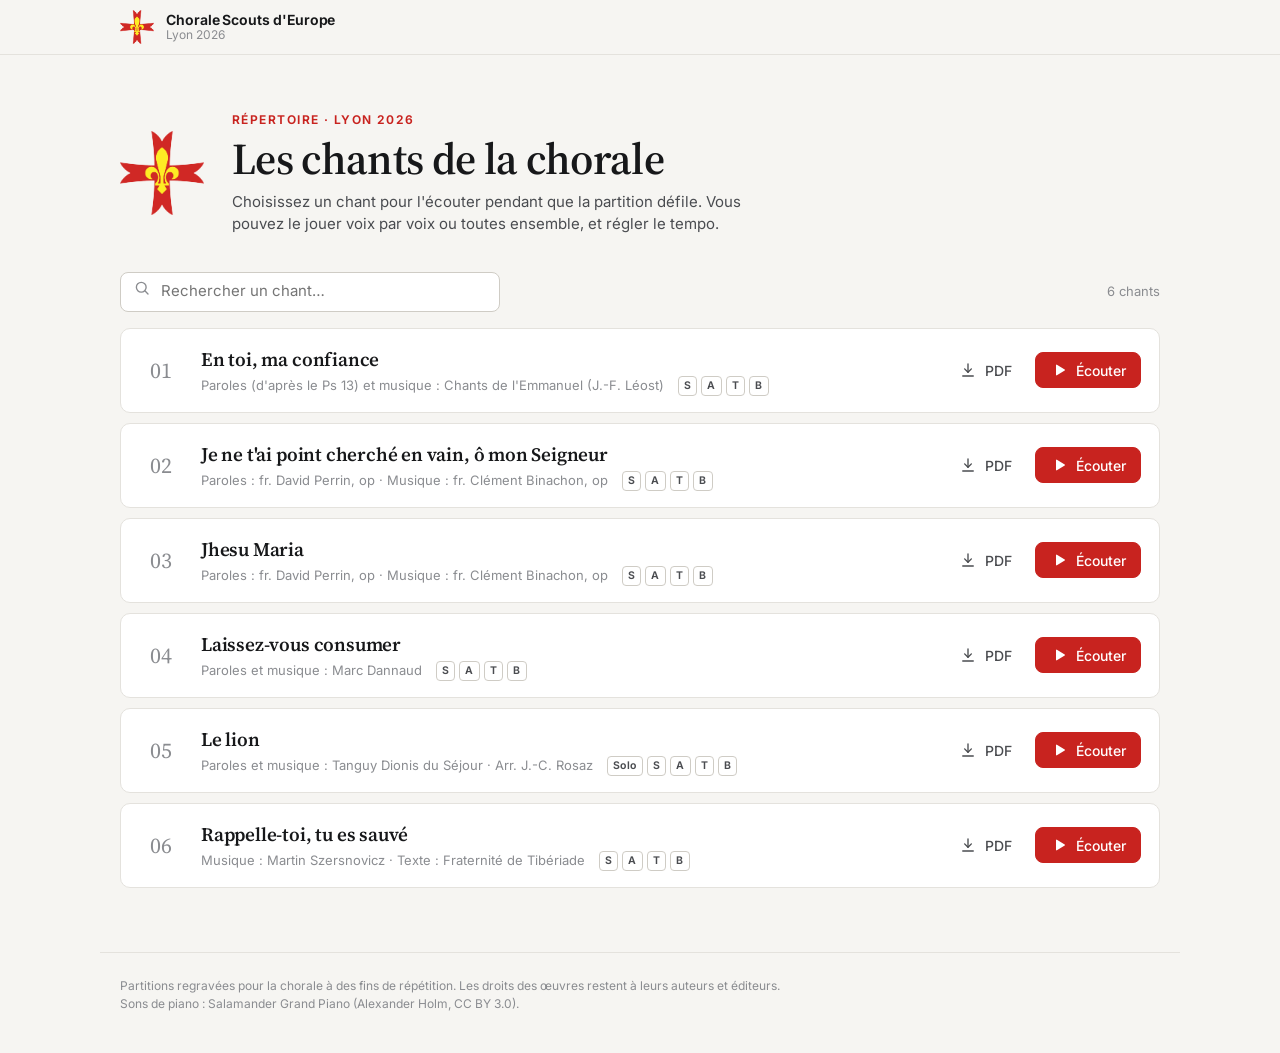
==== index.html @ 011c8eb8 "Retire la mention de catégorie en rouge (page du chant et liste) Co-Authored-By: Claude Opus 5.5 <no" ====
<!doctype html>
<html lang="fr">
<head>
<meta charset="utf-8">
<meta name="viewport" content="width=device-width, initial-scale=1">
<title>Chants — Chorale Scouts d'Europe Lyon 2026</title>
<meta name="description" content="Partitions et lecteur voix par voix de la chorale des Scouts d'Europe, Lyon 2026.">
<link rel="icon" href="assets/favicon.png">
<link rel="preconnect" href="https://fonts.googleapis.com">
<link rel="preconnect" href="https://fonts.gstatic.com" crossorigin>
<link href="https://fonts.googleapis.com/css2?family=Inter:wght@400;500;600;700&family=Source+Serif+4:opsz,wght@8..60,500;8..60,600&display=swap" rel="stylesheet">
<link rel="stylesheet" href="assets/style.css">
</head>
<body>
<header class="topbar">
  <div class="topbar-inner">
    <a class="brand" href="index.html">
      <img src="assets/logo.png" alt="">
      <span class="brand-text"><strong>Chorale Scouts d'Europe</strong><span>Lyon 2026</span></span>
    </a>
  </div>
</header>

<section class="hero">
  <img src="assets/logo.png" alt="Logo des Scouts d'Europe">
  <div>
    <div class="eyebrow">Répertoire · Lyon 2026</div>
    <h1>Les chants de la chorale</h1>
    <p>Choisissez un chant pour l'écouter pendant que la partition défile. Vous pouvez le jouer voix par voix ou toutes ensemble, et régler le tempo.</p>
  </div>
</section>

<div class="toolbar">
  <label class="search" id="searchBox">
    <span id="searchIcon"></span>
    <input id="q" type="search" placeholder="Rechercher un chant…" autocomplete="off">
  </label>
  <span class="count" id="count"></span>
</div>

<main class="list" id="list"></main>

<footer class="footer">
  Partitions regravées pour la chorale à des fins de répétition. Les droits des œuvres restent à leurs auteurs et éditeurs.<br>Sons de piano : Salamander Grand Piano (Alexander Holm, CC BY 3.0).
</footer>

<script src="assets/icons.js"></script>
<script src="chants.js"></script>
<script>
(() => {
  const list = document.getElementById('list');
  const q = document.getElementById('q');
  const count = document.getElementById('count');
  document.getElementById('searchIcon').innerHTML = icon('search');
  const NAMES = { S: 'Soprano', A: 'Alto', T: 'Ténor', B: 'Basse', Solo: 'Solo' };
  const norm = s => s.normalize('NFD').replace(/[̀-ͯ]/g, '').toLowerCase();
  const esc = s => String(s).replace(/[&<>"]/g, c => ({ '&': '&amp;', '<': '&lt;', '>': '&gt;', '"': '&quot;' }[c]));
  const songs = [...window.CHANTS].sort((a, b) => a.title.localeCompare(b.title, 'fr'));

  function render() {
    const term = norm(q.value.trim());
    const shown = songs.filter(s => !term || norm(`${s.title} ${s.category} ${s.authors}`).includes(term));
    count.textContent = `${shown.length} chant${shown.length > 1 ? 's' : ''}`;
    list.innerHTML = shown.length ? shown.map((s, i) => `
      <article class="song">
        <div class="num">${String(songs.indexOf(s) + 1).padStart(2, '0')}</div>
        <div>
          <h2><a class="stretch" href="chant.html?c=${encodeURIComponent(s.id)}">${esc(s.title)}</a></h2>
          <div class="meta">
            <span>${esc(s.authors || '')}</span>
            <span class="badges">${s.voices.map(v => `<span class="badge" title="${NAMES[v] || v}">${v === 'Solo' ? 'Solo' : v}</span>`).join('')}</span>
          </div>
        </div>
        <div class="actions">
          <a class="btn ghost" href="chants/${encodeURIComponent(s.id)}/${encodeURIComponent(s.id)}.pdf" download title="Télécharger la partition (PDF)">${icon('download')}<span>PDF</span></a>
          <a class="btn primary" href="chant.html?c=${encodeURIComponent(s.id)}">${icon('play', 'fill')}<span>Écouter</span></a>
        </div>
      </article>`).join('') : '<p class="empty">Aucun chant ne correspond à votre recherche.</p>';
  }
  q.addEventListener('input', render);
  render();
})();
</script>
</body>
</html>
---- assets/style.css ----
/* Chorale Scouts d'Europe — Lyon 2026 */
:root {
  --bg: #f6f5f2;
  --surface: #ffffff;
  --ink: #17181a;
  --ink-2: #4a4c50;
  --muted: #8a8c90;
  --line: #e4e2dd;
  --line-strong: #cfccc5;
  --red: #c8231f;
  --red-ink: #a51b18;
  --red-soft: #fbeceb;
  --gold: #f2cf1d;
  --shadow: 0 1px 2px rgba(20, 20, 20, .05), 0 6px 24px rgba(20, 20, 20, .06);
  --radius: 10px;
  --sans: "Inter", system-ui, -apple-system, "Segoe UI", Roboto, sans-serif;
  --serif: "Source Serif 4", "Iowan Old Style", Georgia, serif;
}
@media (prefers-color-scheme: dark) {
  :root:not([data-theme="light"]) {
    --bg: #141517;
    --surface: #1d1f22;
    --ink: #eceae6;
    --ink-2: #b9b7b2;
    --muted: #85878b;
    --line: #2c2e32;
    --line-strong: #3b3e43;
    --red: #e04a42;
    --red-ink: #ff7a70;
    --red-soft: #3a1f1e;
    --shadow: 0 1px 2px rgba(0, 0, 0, .3), 0 8px 30px rgba(0, 0, 0, .3);
  }
}

* { box-sizing: border-box; }
html { -webkit-text-size-adjust: 100%; }
body {
  margin: 0;
  background: var(--bg);
  color: var(--ink);
  font: 15px/1.5 var(--sans);
  -webkit-font-smoothing: antialiased;
}
a { color: inherit; text-decoration: none; }
button { font: inherit; color: inherit; }
.icon { width: 18px; height: 18px; flex: none; fill: none; stroke: currentColor; stroke-width: 1.8; stroke-linecap: round; stroke-linejoin: round; }
.icon.fill { fill: currentColor; stroke: none; }

/* ---------- En-tête ---------- */
.topbar {
  position: sticky; top: 0; z-index: 30;
  background: color-mix(in srgb, var(--bg) 88%, transparent);
  backdrop-filter: saturate(1.4) blur(10px);
  -webkit-backdrop-filter: saturate(1.4) blur(10px);
  border-bottom: 1px solid var(--line);
}
.topbar-inner {
  max-width: 1080px; margin: 0 auto; padding: 10px 20px;
  display: flex; align-items: center; gap: 14px;
}
.brand { display: flex; align-items: center; gap: 12px; min-width: 0; }
.brand img { width: 34px; height: 34px; }
.brand-text { line-height: 1.15; min-width: 0; }
.brand-text strong { display: block; font-size: 14px; font-weight: 650; letter-spacing: -.005em; white-space: nowrap; }
.brand-text span { display: block; font-size: 12px; color: var(--muted); white-space: nowrap; }
.topbar .spacer { flex: 1; }

.btn {
  display: inline-flex; align-items: center; gap: 8px;
  height: 36px; padding: 0 14px;
  border: 1px solid var(--line-strong); border-radius: 8px;
  background: var(--surface); color: var(--ink);
  font-size: 14px; font-weight: 500; cursor: pointer; white-space: nowrap;
  transition: border-color .15s, background .15s;
}
.btn:hover { border-color: var(--ink-2); }
.btn.ghost { background: transparent; border-color: transparent; color: var(--ink-2); }
.btn.ghost:hover { background: var(--surface); border-color: var(--line); color: var(--ink); }
.btn.primary { background: var(--red); border-color: var(--red); color: #fff; }
.btn.primary:hover { background: var(--red-ink); border-color: var(--red-ink); }
@media (prefers-color-scheme: dark) { :root:not([data-theme="light"]) .btn.primary:hover { background: #c9382f; } }

/* ---------- Accueil ---------- */
.hero { max-width: 1080px; margin: 0 auto; padding: 56px 20px 28px; display: flex; gap: 28px; align-items: center; }
.hero img { width: 84px; height: 84px; flex: none; }
.eyebrow { font-size: 12px; font-weight: 650; letter-spacing: .12em; text-transform: uppercase; color: var(--red); }
.hero h1 { font-family: var(--serif); font-weight: 600; font-size: clamp(30px, 4.4vw, 44px); line-height: 1.08; letter-spacing: -.015em; margin: 6px 0 8px; }
.hero p { margin: 0; color: var(--ink-2); max-width: 560px; }

.toolbar { max-width: 1080px; margin: 0 auto; padding: 8px 20px 16px; display: flex; gap: 12px; align-items: center; }
.search {
  flex: 1; max-width: 380px; display: flex; align-items: center; gap: 8px;
  height: 40px; padding: 0 12px; border: 1px solid var(--line-strong); border-radius: 8px; background: var(--surface);
  color: var(--muted);
}
.search:focus-within { border-color: var(--ink-2); }
.search input { flex: 1; border: 0; outline: 0; background: transparent; font: inherit; color: var(--ink); min-width: 0; }
.count { color: var(--muted); font-size: 13px; margin-left: auto; }

.list { max-width: 1080px; margin: 0 auto 64px; padding: 0 20px; }
.song {
  display: grid; grid-template-columns: 44px 1fr auto; gap: 18px; align-items: center;
  padding: 16px 18px; background: var(--surface); border: 1px solid var(--line);
  border-radius: var(--radius); margin-bottom: 10px;
  transition: border-color .15s, box-shadow .15s, transform .15s;
}
.song:hover { border-color: var(--line-strong); box-shadow: var(--shadow); }
.song .num { font-family: var(--serif); font-size: 22px; color: var(--muted); text-align: center; font-variant-numeric: tabular-nums; }
.song h2 { margin: 0; font-family: var(--serif); font-size: 19px; font-weight: 600; letter-spacing: -.01em; }
.song .meta { display: flex; flex-wrap: wrap; gap: 6px 14px; margin-top: 3px; font-size: 13px; color: var(--muted); }
.song .meta .cat { color: var(--red); font-weight: 600; text-transform: uppercase; letter-spacing: .08em; font-size: 11px; line-height: 19.5px; }
.song .actions { display: flex; gap: 8px; }
.song .stretch::after { content: ""; position: absolute; inset: 0; }
.song { position: relative; }
.song .actions { position: relative; z-index: 1; }
.badges { display: inline-flex; gap: 4px; }
.badge {
  font-size: 10.5px; font-weight: 650; letter-spacing: .04em;
  border: 1px solid var(--line-strong); color: var(--ink-2); border-radius: 4px; padding: 0 5px; line-height: 17px;
}
.empty { text-align: center; color: var(--muted); padding: 40px 0; }

.footer { max-width: 1080px; margin: 0 auto; padding: 24px 20px 40px; color: var(--muted); font-size: 12px; border-top: 1px solid var(--line); }

/* ---------- Page chant ---------- */
.song-head { max-width: 980px; margin: 0 auto; padding: 32px 20px 10px; }
.song-head h1 { font-family: var(--serif); font-weight: 600; font-size: clamp(26px, 3.6vw, 38px); line-height: 1.1; letter-spacing: -.015em; margin: 6px 0 6px; }
.song-head p { margin: 0; color: var(--ink-2); font-size: 14px; }

.song-head-row { display: flex; align-items: flex-end; gap: 20px; justify-content: space-between; }
.zoom { display: flex; align-items: center; gap: 2px; border: 1px solid var(--line-strong); border-radius: 8px; height: 34px; padding: 0 2px; flex: none; }
.zoom button { width: 30px; height: 28px; border: 0; background: transparent; border-radius: 6px; cursor: pointer; color: var(--ink-2); display: grid; place-items: center; }
.zoom button:hover { background: var(--bg); color: var(--ink); }
.zoom span { min-width: 44px; text-align: center; font-size: 12.5px; color: var(--ink-2); font-variant-numeric: tabular-nums; }
.score { max-width: 980px; margin: 18px auto 0; padding: 0 20px 200px; overflow-x: auto; overscroll-behavior-x: contain; }
.score-inner { width: calc(100% * var(--zoom, 1)); }
.sheet {
  background: #fff; color: #111; border-radius: 6px; box-shadow: var(--shadow);
  margin-bottom: 22px; overflow: hidden; border: 1px solid var(--line);
}
.sheet svg { display: block; width: 100%; height: auto; }
.nh { color: transparent; fill: currentColor; cursor: pointer; }
.nh:hover { color: rgba(200, 35, 31, .35); }
.nh.on { color: var(--red); }
@media (prefers-color-scheme: dark) { :root:not([data-theme="light"]) .nh.on { color: #d42a24; } }
.cursor { fill: rgba(200, 35, 31, .09); pointer-events: none; }
.loading { padding: 80px 0; text-align: center; color: var(--muted); }

/* ---------- Lecteur (dock) ---------- */
.dock {
  position: fixed; left: 0; right: 0; bottom: 0; z-index: 40;
  background: var(--surface); border-top: 1px solid var(--line);
  box-shadow: 0 -8px 30px rgba(0, 0, 0, .06);
}
.progress { position: relative; height: 18px; margin-top: -9px; cursor: pointer; touch-action: none; }
.progress .track { position: absolute; left: 0; right: 0; top: 8px; height: 3px; background: var(--line); }
.progress .fill { position: absolute; left: 0; top: 8px; height: 3px; background: var(--red); width: 0; }
.progress .knob {
  position: absolute; top: 4px; width: 11px; height: 11px; margin-left: -5.5px; border-radius: 50%;
  background: var(--red); box-shadow: 0 0 0 3px var(--surface); left: 0; opacity: 0; transition: opacity .15s;
}
.progress:hover .knob, .progress.drag .knob { opacity: 1; }
.dock-inner {
  max-width: 1080px; margin: 0 auto; padding: 6px 20px 12px;
  display: grid; grid-template-columns: auto 1fr auto; gap: 12px 26px; align-items: center;
}
.transport { display: flex; align-items: center; gap: 6px; }
.icon-btn {
  width: 38px; height: 38px; display: grid; place-items: center; border-radius: 50%;
  border: 0; background: transparent; color: var(--ink-2); cursor: pointer; transition: background .15s, color .15s;
}
.icon-btn:hover { background: var(--bg); color: var(--ink); }
.icon-btn.active { color: var(--red); background: var(--red-soft); }
.play {
  width: 48px; height: 48px; border-radius: 50%; border: 0; cursor: pointer;
  background: var(--red); color: #fff; display: grid; place-items: center;
  box-shadow: 0 2px 8px rgba(200, 35, 31, .3); transition: transform .12s, background .15s;
}
.play:hover { background: var(--red-ink); }
.play:active { transform: scale(.96); }
.play .icon { width: 20px; height: 20px; }
.time { font-variant-numeric: tabular-nums; font-size: 13px; color: var(--ink-2); min-width: 92px; padding-left: 8px; }
.time b { color: var(--ink); font-weight: 600; }

.voices { display: flex; gap: 6px; flex-wrap: wrap; justify-content: center; }
.voice {
  display: inline-flex; align-items: stretch; border: 1px solid var(--line-strong); border-radius: 8px; overflow: hidden;
  background: var(--surface); transition: border-color .15s, opacity .15s;
}
.voice button { border: 0; background: transparent; cursor: pointer; display: flex; align-items: center; }
.voice .v-name { padding: 0 10px 0 11px; height: 34px; font-size: 13.5px; font-weight: 550; gap: 7px; }
.voice .v-name .led { width: 7px; height: 7px; border-radius: 50%; background: var(--red); transition: background .15s; }
.voice .v-solo { padding: 0 9px; height: 34px; border-left: 1px solid var(--line); color: var(--muted); }
.voice .v-solo .icon { width: 15px; height: 15px; }
.voice .v-solo:hover { color: var(--ink); background: var(--bg); }
.voice .v-name .short { display: none; }
.voices.compact .v-name .full { display: none; }
.voices.compact .v-name .short { display: inline; }
.voices.compact { gap: 4px; flex-wrap: nowrap; }
.voices.compact .v-name { padding: 0 7px 0 8px; gap: 5px; }
.voices.compact .v-solo { padding: 0 6px; }
.dock-inner:has(.voices.compact) { column-gap: 16px; }
.voice.muted { opacity: .55; }
.voice.muted .v-name { text-decoration: line-through; text-decoration-color: var(--muted); }
.voice.muted .v-name .led { background: var(--line-strong); }
.voice.solo { border-color: var(--red); }
.voice.solo .v-solo { color: #fff; background: var(--red); border-left-color: var(--red); }

.settings { display: flex; align-items: center; gap: 14px; }
.tempo { display: flex; align-items: center; gap: 2px; border: 1px solid var(--line-strong); border-radius: 8px; height: 36px; padding: 0 2px; }
.tempo button { width: 28px; height: 30px; border: 0; background: transparent; border-radius: 6px; cursor: pointer; color: var(--ink-2); display: grid; place-items: center; }
.tempo button:hover { background: var(--bg); color: var(--ink); }
.tempo .val { min-width: 74px; text-align: center; font-size: 13px; font-variant-numeric: tabular-nums; cursor: pointer; user-select: none; }
.tempo .val small { color: var(--muted); font-size: 11px; display: block; line-height: 1; margin-top: 1px; }
.tempo .val span { display: block; line-height: 1.1; font-weight: 600; }
.select {
  height: 36px; border: 1px solid var(--line-strong); border-radius: 8px; background: var(--surface);
  font: inherit; font-size: 13.5px; color: var(--ink); padding: 0 28px 0 10px; cursor: pointer;
  appearance: none; -webkit-appearance: none;
  background-image: url("data:image/svg+xml,%3Csvg xmlns='http://www.w3.org/2000/svg' width='10' height='6' fill='none' stroke='%238a8c90' stroke-width='1.6'%3E%3Cpath d='M1 1l4 4 4-4'/%3E%3C/svg%3E");
  background-repeat: no-repeat; background-position: right 10px center;
}
.status { position: fixed; left: 50%; bottom: 96px; transform: translateX(-50%); z-index: 50;
  background: var(--ink); color: var(--bg); font-size: 13px; padding: 8px 14px; border-radius: 8px;
  opacity: 0; pointer-events: none; transition: opacity .2s; }
.status.show { opacity: .92; }

@media (max-width: 900px) {
  .dock-inner { grid-template-columns: auto 1fr; }
  .voices { grid-column: 1 / -1; order: 3; justify-content: flex-start; }
  .settings { justify-self: end; }
}
@media (max-width: 600px) {
  .topbar-inner { padding: 8px 12px; gap: 8px; }
  .brand-text span { display: none; }
  .topbar .brand-text { display: none; }
  .topbar .btn .lbl { display: none; }
  .topbar .btn { padding: 0 10px; }
  .song-head { padding-top: 22px; }
  .voices { display: grid; grid-template-columns: repeat(var(--nv, 4), minmax(0, 1fr)); gap: 5px; }
  .voice .v-name { flex: 1; justify-content: center; padding: 0 4px; gap: 5px; min-width: 0; }
  .voice .v-name .full { display: none; }
  .voice .v-name .short { display: inline; }
  .voice .v-solo { padding: 0 6px; }
  .voice .v-name .led { display: none; }
  .hero { padding: 36px 16px 20px; gap: 18px; }
  .hero img { width: 60px; height: 60px; }
  .toolbar, .list, .song-head, .score { padding-left: 16px; padding-right: 16px; }
  .song { grid-template-columns: 1fr; gap: 10px; padding: 14px; }
  .song .num { display: none; }
  .dock-inner { padding: 4px 12px 10px; gap: 8px 12px; grid-template-columns: 1fr; }
  .transport { justify-content: space-between; }
  .settings { justify-self: stretch; justify-content: space-between; }
  .voice .v-name { padding: 0 8px; font-size: 13px; }
  .voices { justify-content: space-between; }
  .time { min-width: 0; }
  .score { padding-bottom: 260px; }
  .sheet { border-radius: 4px; }
}
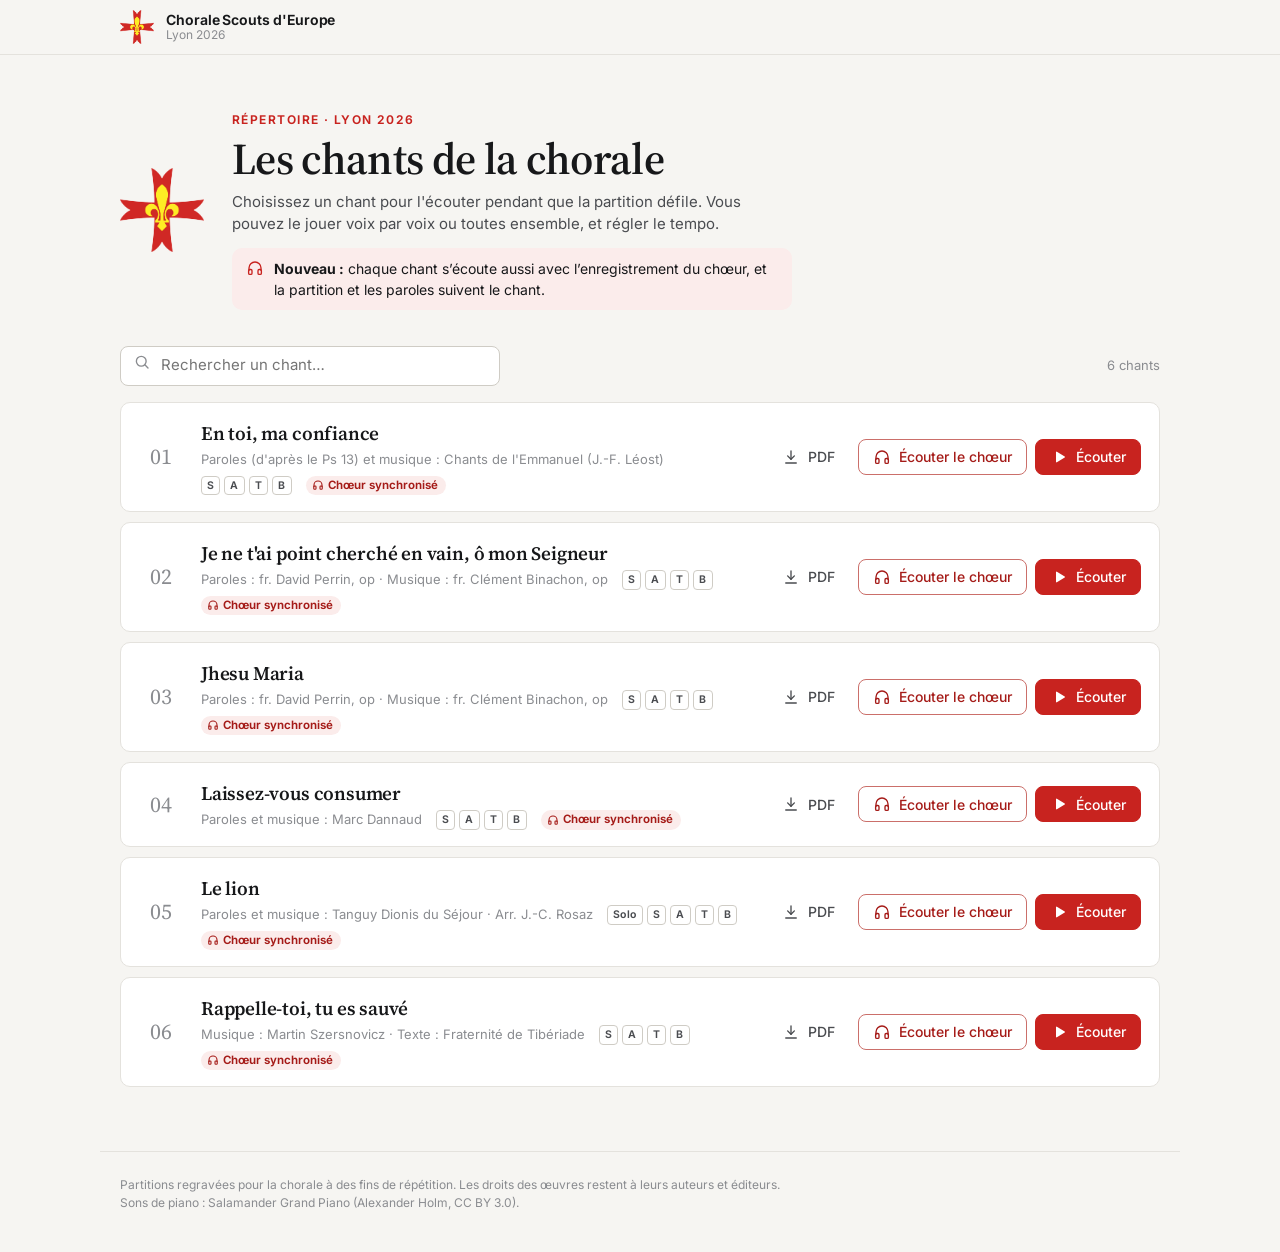
==== commit 849ae908: "Enregistrements du chœur synchronisés, couplets et paroles surlignées - Les 6 chants s'écoutent avec" ====
--- a/index.html
+++ b/index.html
@@ -9,7 +9,7 @@
 <link rel="preconnect" href="https://fonts.googleapis.com">
 <link rel="preconnect" href="https://fonts.gstatic.com" crossorigin>
 <link href="https://fonts.googleapis.com/css2?family=Inter:wght@400;500;600;700&family=Source+Serif+4:opsz,wght@8..60,500;8..60,600&display=swap" rel="stylesheet">
-<link rel="stylesheet" href="assets/style.css">
+<link rel="stylesheet" href="assets/style.css?v=10">
 </head>
 <body>
 <header class="topbar">
@@ -27,6 +27,7 @@
     <div class="eyebrow">Répertoire · Lyon 2026</div>
     <h1>Les chants de la chorale</h1>
     <p>Choisissez un chant pour l'écouter pendant que la partition défile. Vous pouvez le jouer voix par voix ou toutes ensemble, et régler le tempo.</p>
+    <p class="hero-choir" id="heroChoir" hidden><span id="heroChoirIcon"></span><span><b>Nouveau :</b> certains chants s'écoutent avec l'enregistrement du chœur, et la partition et les paroles suivent le chant.</span></p>
   </div>
 </section>
 
@@ -44,8 +45,8 @@
   Partitions regravées pour la chorale à des fins de répétition. Les droits des œuvres restent à leurs auteurs et éditeurs.<br>Sons de piano : Salamander Grand Piano (Alexander Holm, CC BY 3.0).
 </footer>
 
-<script src="assets/icons.js"></script>
-<script src="chants.js"></script>
+<script src="assets/icons.js?v=5"></script>
+<script>/* liste des chants toujours à jour (elle change à chaque publication) */document.write('<script src="chants.js?' + Date.now() + '"><\/script>')</script>
 <script>
 (() => {
   const list = document.getElementById('list');
@@ -69,13 +70,20 @@
           <div class="meta">
             <span>${esc(s.authors || '')}</span>
             <span class="badges">${s.voices.map(v => `<span class="badge" title="${NAMES[v] || v}">${v === 'Solo' ? 'Solo' : v}</span>`).join('')}</span>
+            ${s.video ? `<span class="choir-tag">${icon('headphones')}Chœur synchronisé</span>` : ''}
           </div>
         </div>
         <div class="actions">
           <a class="btn ghost" href="chants/${encodeURIComponent(s.id)}/${encodeURIComponent(s.id)}.pdf" download title="Télécharger la partition (PDF)">${icon('download')}<span>PDF</span></a>
+          ${s.video ? `<a class="btn choir" href="chant.html?c=${encodeURIComponent(s.id)}&mode=video" title="Écouter l’enregistrement du chœur, la partition suit">${icon('headphones')}<span class="l-long">Écouter le chœur</span><span class="l-short">Chœur</span></a>` : ''}
           <a class="btn primary" href="chant.html?c=${encodeURIComponent(s.id)}">${icon('play', 'fill')}<span>Écouter</span></a>
         </div>
       </article>`).join('') : '<p class="empty">Aucun chant ne correspond à votre recherche.</p>';
+  }
+  if (songs.some(s => s.video)) {
+    document.getElementById('heroChoir').hidden = false;
+    if (songs.every(s => s.video)) document.querySelector('#heroChoir span:last-child').innerHTML = '<b>Nouveau :</b> chaque chant s’écoute aussi avec l’enregistrement du chœur, et la partition et les paroles suivent le chant.';
+    document.getElementById('heroChoirIcon').innerHTML = icon('headphones');
   }
   q.addEventListener('input', render);
   render();
--- a/assets/style.css
+++ b/assets/style.css
@@ -161,7 +161,7 @@
 }
 .progress:hover .knob, .progress.drag .knob { opacity: 1; }
 .dock-inner {
-  max-width: 1080px; margin: 0 auto; padding: 6px 20px 12px;
+  max-width: 1320px; margin: 0 auto; padding: 6px 20px 12px;
   display: grid; grid-template-columns: auto 1fr auto; gap: 12px 26px; align-items: center;
 }
 .transport { display: flex; align-items: center; gap: 6px; }
@@ -225,7 +225,7 @@
   opacity: 0; pointer-events: none; transition: opacity .2s; }
 .status.show { opacity: .92; }
 
-@media (max-width: 900px) {
+@media (max-width: 1240px) {
   .dock-inner { grid-template-columns: auto 1fr; }
   .voices { grid-column: 1 / -1; order: 3; justify-content: flex-start; }
   .settings { justify-self: end; }
@@ -257,3 +257,132 @@
   .score { padding-bottom: 260px; }
   .sheet { border-radius: 4px; }
 }
+
+/* ---------- Vidéo synchronisée ---------- */
+/* Lecteur YouTube invisible : seul le son du chœur est utilisé */
+.video-float {
+  position: fixed; left: 0; bottom: 0; width: 2px; height: 2px; z-index: -1;
+  opacity: 0; pointer-events: none; overflow: hidden;
+}
+.video-float[hidden] { display: none; }
+.video-float iframe, .video-float #yt { position: absolute; inset: 0; width: 100%; height: 100%; border: 0; }
+.video-float .shield { position: absolute; inset: 0; cursor: pointer; }
+body.video-mode .tempo, body.video-mode #metro { display: none; }
+.badge.video { border-color: var(--red); color: var(--red); }
+.head-actions { display: flex; align-items: center; gap: 10px; flex: none; }
+.video-btn.active { background: var(--red); border-color: var(--red); color: #fff; }
+@media (max-width: 600px) {
+  .song-head-row { flex-wrap: wrap; align-items: flex-start; }
+}
+
+/* ---------- Paroles surlignées ---------- */
+.ly { color: transparent; fill: currentColor; cursor: pointer; }
+.ly:hover { color: rgba(200, 35, 31, .3); }
+.ly.on { color: var(--red); }
+@media (prefers-color-scheme: dark) { :root:not([data-theme="light"]) .ly.on { color: #d42a24; } }
+.verse-tag { display: inline-block; font-size: 11px; font-weight: 600; color: var(--c); border: 1px solid color-mix(in srgb, var(--c) 45%, transparent); border-radius: 4px; padding: 0 5px; line-height: 16px; margin-left: 4px; vertical-align: 1px; white-space: nowrap; }
+.progress .segs { position: absolute; left: 0; right: 0; top: 12px; height: 3px; pointer-events: none; }
+.progress .segs span { position: absolute; top: 0; height: 3px; background: var(--c); opacity: .35; border-left: 1px solid var(--surface); }
+
+/* ---------- Couplets et reprises ---------- */
+.struct-wrap { position: relative; }
+.struct-btn { height: 36px; padding: 0 12px; font-size: 13.5px; }
+.struct-btn.active { border-color: var(--red); color: var(--red); }
+.struct-pop {
+  position: absolute; right: 0; bottom: calc(100% + 12px); width: min(440px, calc(100vw - 24px)); max-height: min(70vh, 620px); overflow: auto;
+  background: var(--surface); border: 1px solid var(--line-strong); border-radius: 12px; box-shadow: 0 12px 40px rgba(0, 0, 0, .18);
+  padding: 14px; z-index: 60; text-align: left;
+}
+.struct-pop[hidden] { display: none; }
+.pop-head { display: flex; align-items: center; justify-content: space-between; margin-bottom: 8px; font-size: 15px; }
+.icon-btn.sm { width: 30px; height: 30px; font-size: 13px; }
+.pop-row { display: flex; align-items: center; justify-content: space-between; gap: 10px; border-top: 1px solid var(--line); margin-top: 12px; padding-top: 12px; font-size: 14px; color: var(--ink-2); }
+.pop-row[hidden] { display: none; }
+
+.st-note { margin: 0 0 10px; font-size: 13px; color: var(--ink-2); }
+.st-row { display: flex; align-items: center; gap: 10px; flex-wrap: wrap; margin-bottom: 10px; }
+.st-lbl { font-size: 12px; font-weight: 650; text-transform: uppercase; letter-spacing: .06em; color: var(--muted); }
+.st-chips { display: flex; flex-wrap: wrap; gap: 5px; }
+.chip {
+  min-width: 34px; height: 32px; padding: 0 10px; border-radius: 16px; cursor: pointer; font-weight: 600; font-size: 13.5px;
+  border: 1.5px solid color-mix(in srgb, var(--c) 40%, var(--line-strong)); background: transparent; color: var(--ink-2);
+  transition: background .12s, color .12s, border-color .12s;
+}
+.chip.on { background: var(--c); border-color: var(--c); color: #fff; }
+.chip:disabled { cursor: default; opacity: .75; }
+.st-link { border: 0; background: none; color: var(--red-ink); font-size: 13px; font-weight: 600; cursor: pointer; padding: 4px 2px; }
+.st-custom { font-size: 13px; color: var(--ink-2); background: var(--bg); border-radius: 8px; padding: 6px 10px; margin-bottom: 8px; }
+.st-list { list-style: none; margin: 0; padding: 0; display: grid; gap: 6px; }
+.st-seg { display: grid; grid-template-columns: 22px 1fr auto; align-items: center; gap: 8px; padding: 7px 8px 7px 0; border: 1px solid var(--line); border-left: 4px solid var(--c); border-radius: 8px; background: var(--surface); }
+.st-n { text-align: center; font-size: 12px; color: var(--muted); font-variant-numeric: tabular-nums; }
+.st-fields { display: grid; gap: 5px; min-width: 0; }
+.st-range { display: flex; align-items: center; gap: 4px; min-width: 0; }
+.st-arrow { color: var(--muted); font-size: 12px; }
+.st-sel { min-width: 0; flex: 1; height: 28px; border: 1px solid var(--line-strong); border-radius: 6px; background: var(--surface); color: var(--ink); font: inherit; font-size: 12.5px; padding: 0 4px; }
+.st-sel:disabled { border-color: transparent; background: transparent; color: var(--ink); opacity: 1; -webkit-appearance: none; appearance: none; padding: 0; }
+.st-verse { flex: none; width: fit-content; max-width: 100%; color: var(--c); font-weight: 600; }
+.st-tools { display: flex; gap: 1px; }
+.st-tools button { width: 26px; height: 26px; border: 0; border-radius: 5px; background: transparent; color: var(--muted); cursor: pointer; font-size: 13px; }
+.st-tools button:hover:not(:disabled) { background: var(--bg); color: var(--ink); }
+.st-tools button:disabled { opacity: .3; cursor: default; }
+.st-add { margin-top: 8px; width: 100%; height: 34px; border: 1.5px dashed var(--line-strong); border-radius: 8px; background: transparent; color: var(--ink-2); cursor: pointer; font-weight: 550; font-size: 13.5px; }
+.st-add:hover { border-color: var(--ink-2); color: var(--ink); }
+.st-sum { margin: 10px 0 0; font-size: 12.5px; color: var(--muted); }
+body.video-mode .tempo, body.video-mode #metro { display: none; }
+.btn[hidden], .video-btn[hidden] { display: none; }
+.settings > .select { max-width: 130px; }
+.ly .ly-hit { fill: transparent !important; pointer-events: all; }
+.dock-inner > * { min-width: 0; }
+.st-sel { padding-right: 2px; text-overflow: ellipsis; }
+@media (max-width: 600px) {
+  .time .verse-tag { display: none; }
+  .settings { gap: 8px; }
+  .settings > .select { max-width: 96px; }
+  .tempo .val { min-width: 62px; }
+  .struct-btn { padding: 0 10px; }
+  .struct-btn span { display: none; }
+  .struct-wrap { position: static; }
+  .struct-pop { position: fixed; left: 10px; right: 10px; width: auto; bottom: calc(var(--dock-h, 160px) + 8px); max-height: calc(100dvh - var(--dock-h, 160px) - 80px); }
+  .st-seg { grid-template-columns: 20px 1fr; }
+  .st-tools { grid-column: 2; justify-content: flex-end; margin-top: -4px; }
+}
+
+/* ---------- Enregistrement du chœur mis en avant ---------- */
+.hero-choir { display: flex; gap: 10px; align-items: flex-start; margin-top: 12px !important; padding: 10px 14px; border-radius: 10px; background: var(--red-soft); color: var(--ink) !important; font-size: 14px; max-width: 600px; }
+.hero-choir[hidden] { display: none; }
+.hero-choir .icon { color: var(--red); margin-top: 1px; }
+.choir-tag { display: inline-flex; align-items: center; gap: 4px; font-size: 11.5px; font-weight: 650; color: var(--red-ink); background: var(--red-soft); border-radius: 10px; padding: 0 8px 0 6px; line-height: 19px; }
+.choir-tag .icon { width: 12px; height: 12px; stroke-width: 2.2; }
+.btn.choir { border-color: color-mix(in srgb, var(--red) 55%, var(--line-strong)); color: var(--red-ink); }
+.btn.choir:hover { background: var(--red-soft); border-color: var(--red); }
+
+.choir-card {
+  max-width: 940px; margin: 14px auto 0; display: flex; align-items: center; gap: 14px;
+  padding: 14px 16px; border-radius: 12px; border: 1px solid color-mix(in srgb, var(--red) 30%, var(--line));
+  background: linear-gradient(100deg, var(--red-soft), var(--surface) 70%);
+}
+.choir-card[hidden] { display: none; }
+.cc-icon { width: 42px; height: 42px; border-radius: 50%; background: var(--red); color: #fff; display: grid; place-items: center; flex: none; box-shadow: 0 2px 10px rgba(200, 35, 31, .3); }
+.cc-icon .icon { width: 21px; height: 21px; }
+.choir-card.on .cc-icon { animation: cc-pulse 2s ease-in-out infinite; }
+@keyframes cc-pulse { 50% { box-shadow: 0 0 0 7px rgba(200, 35, 31, .14); } }
+.cc-text { flex: 1; min-width: 0; line-height: 1.35; }
+.cc-text strong { display: block; font-size: 15.5px; font-weight: 650; }
+.cc-text span { display: block; font-size: 13.5px; color: var(--ink-2); margin-top: 2px; }
+.cc-btn { height: 40px; flex: none; }
+@media (max-width: 980px) { .choir-card { margin-left: 20px; margin-right: 20px; } }
+@media (max-width: 600px) {
+  .choir-card { margin: 10px 16px 0; flex-wrap: wrap; padding: 12px; }
+  .cc-icon { width: 36px; height: 36px; }
+  .cc-btn { width: 100%; justify-content: center; }
+  .song .actions { flex-wrap: wrap; }
+}
+@media (prefers-reduced-motion: reduce) { .choir-card.on .cc-icon { animation: none; } }
+.btn .l-short { display: none; }
+@media (max-width: 600px) {
+  .song .actions { display: grid; grid-template-columns: auto 1fr 1fr; flex-wrap: nowrap; }
+  .song .actions:not(:has(.choir)) { grid-template-columns: auto 1fr; }
+  .song .actions .btn { justify-content: center; }
+  .btn.choir .l-long { display: none; }
+  .btn.choir .l-short { display: inline; }
+}
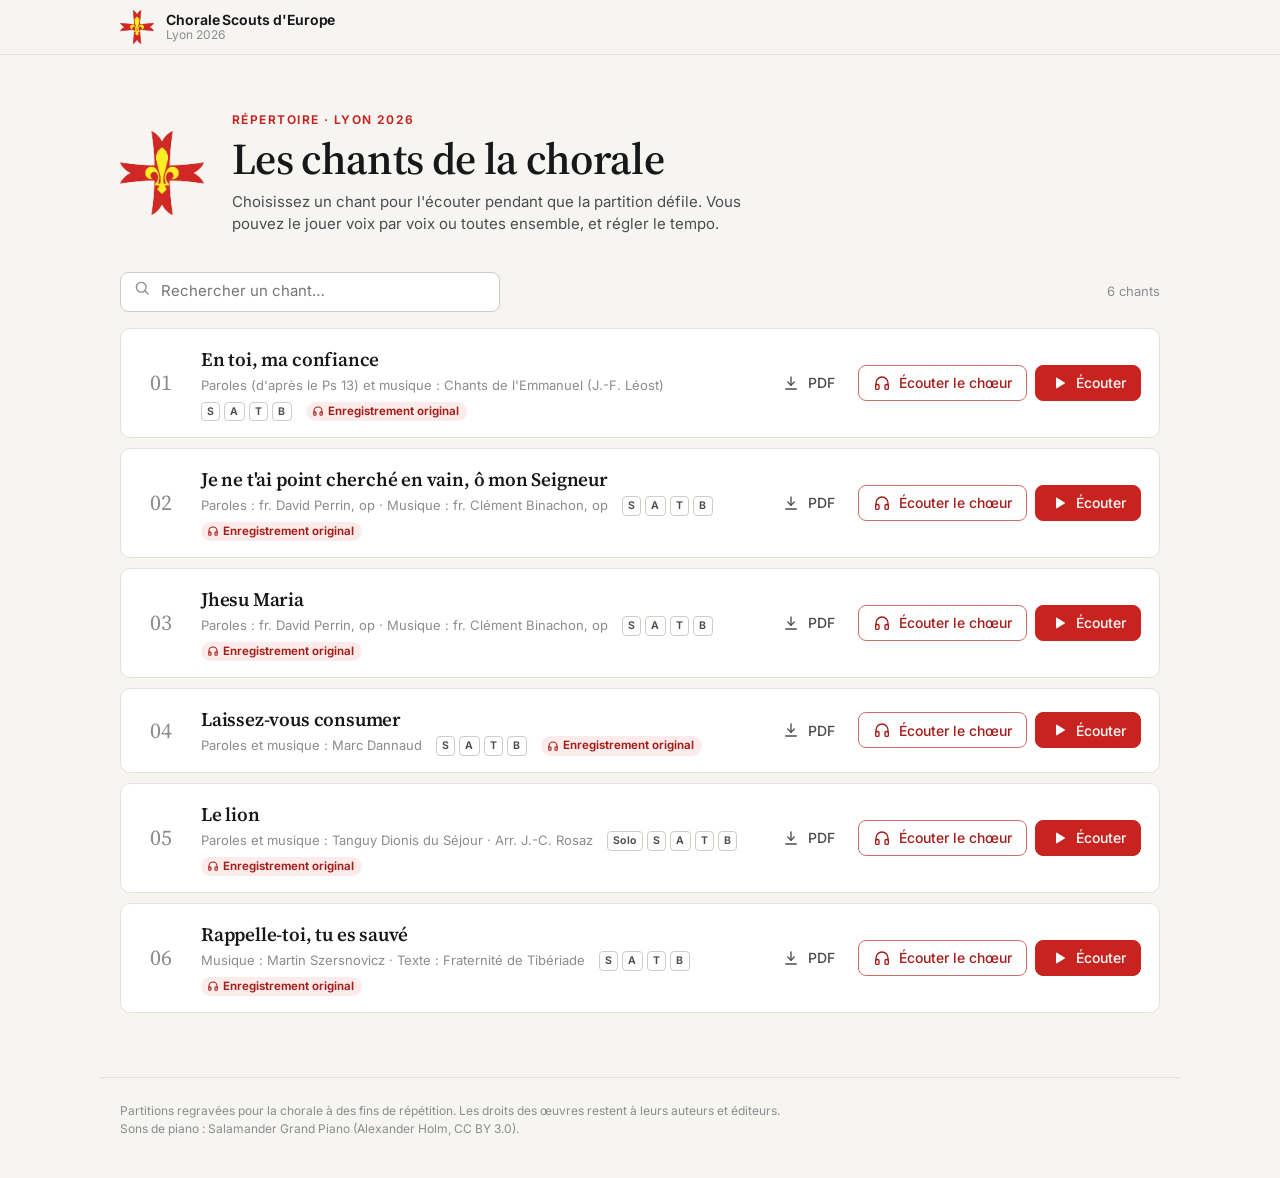
==== commit 178f3c2c: "Enregistrements originaux en MP3 hébergés sur le site - Les 6 enregistrements sont copiés en MP3 (ch" ====
--- a/index.html
+++ b/index.html
@@ -27,7 +27,6 @@
     <div class="eyebrow">Répertoire · Lyon 2026</div>
     <h1>Les chants de la chorale</h1>
     <p>Choisissez un chant pour l'écouter pendant que la partition défile. Vous pouvez le jouer voix par voix ou toutes ensemble, et régler le tempo.</p>
-    <p class="hero-choir" id="heroChoir" hidden><span id="heroChoirIcon"></span><span><b>Nouveau :</b> certains chants s'écoutent avec l'enregistrement du chœur, et la partition et les paroles suivent le chant.</span></p>
   </div>
 </section>
 
@@ -70,20 +69,15 @@
           <div class="meta">
             <span>${esc(s.authors || '')}</span>
             <span class="badges">${s.voices.map(v => `<span class="badge" title="${NAMES[v] || v}">${v === 'Solo' ? 'Solo' : v}</span>`).join('')}</span>
-            ${s.video ? `<span class="choir-tag">${icon('headphones')}Chœur synchronisé</span>` : ''}
+            ${s.video ? `<span class="choir-tag">${icon('headphones')}Enregistrement original</span>` : ''}
           </div>
         </div>
         <div class="actions">
           <a class="btn ghost" href="chants/${encodeURIComponent(s.id)}/${encodeURIComponent(s.id)}.pdf" download title="Télécharger la partition (PDF)">${icon('download')}<span>PDF</span></a>
-          ${s.video ? `<a class="btn choir" href="chant.html?c=${encodeURIComponent(s.id)}&mode=video" title="Écouter l’enregistrement du chœur, la partition suit">${icon('headphones')}<span class="l-long">Écouter le chœur</span><span class="l-short">Chœur</span></a>` : ''}
+          ${s.video ? `<a class="btn choir" href="chant.html?c=${encodeURIComponent(s.id)}&mode=video" title="Écouter l’enregistrement original, la partition suit">${icon('headphones')}<span class="l-long">Écouter le chœur</span><span class="l-short">Chœur</span></a>` : ''}
           <a class="btn primary" href="chant.html?c=${encodeURIComponent(s.id)}">${icon('play', 'fill')}<span>Écouter</span></a>
         </div>
       </article>`).join('') : '<p class="empty">Aucun chant ne correspond à votre recherche.</p>';
-  }
-  if (songs.some(s => s.video)) {
-    document.getElementById('heroChoir').hidden = false;
-    if (songs.every(s => s.video)) document.querySelector('#heroChoir span:last-child').innerHTML = '<b>Nouveau :</b> chaque chant s’écoute aussi avec l’enregistrement du chœur, et la partition et les paroles suivent le chant.';
-    document.getElementById('heroChoirIcon').innerHTML = icon('headphones');
   }
   q.addEventListener('input', render);
   render();
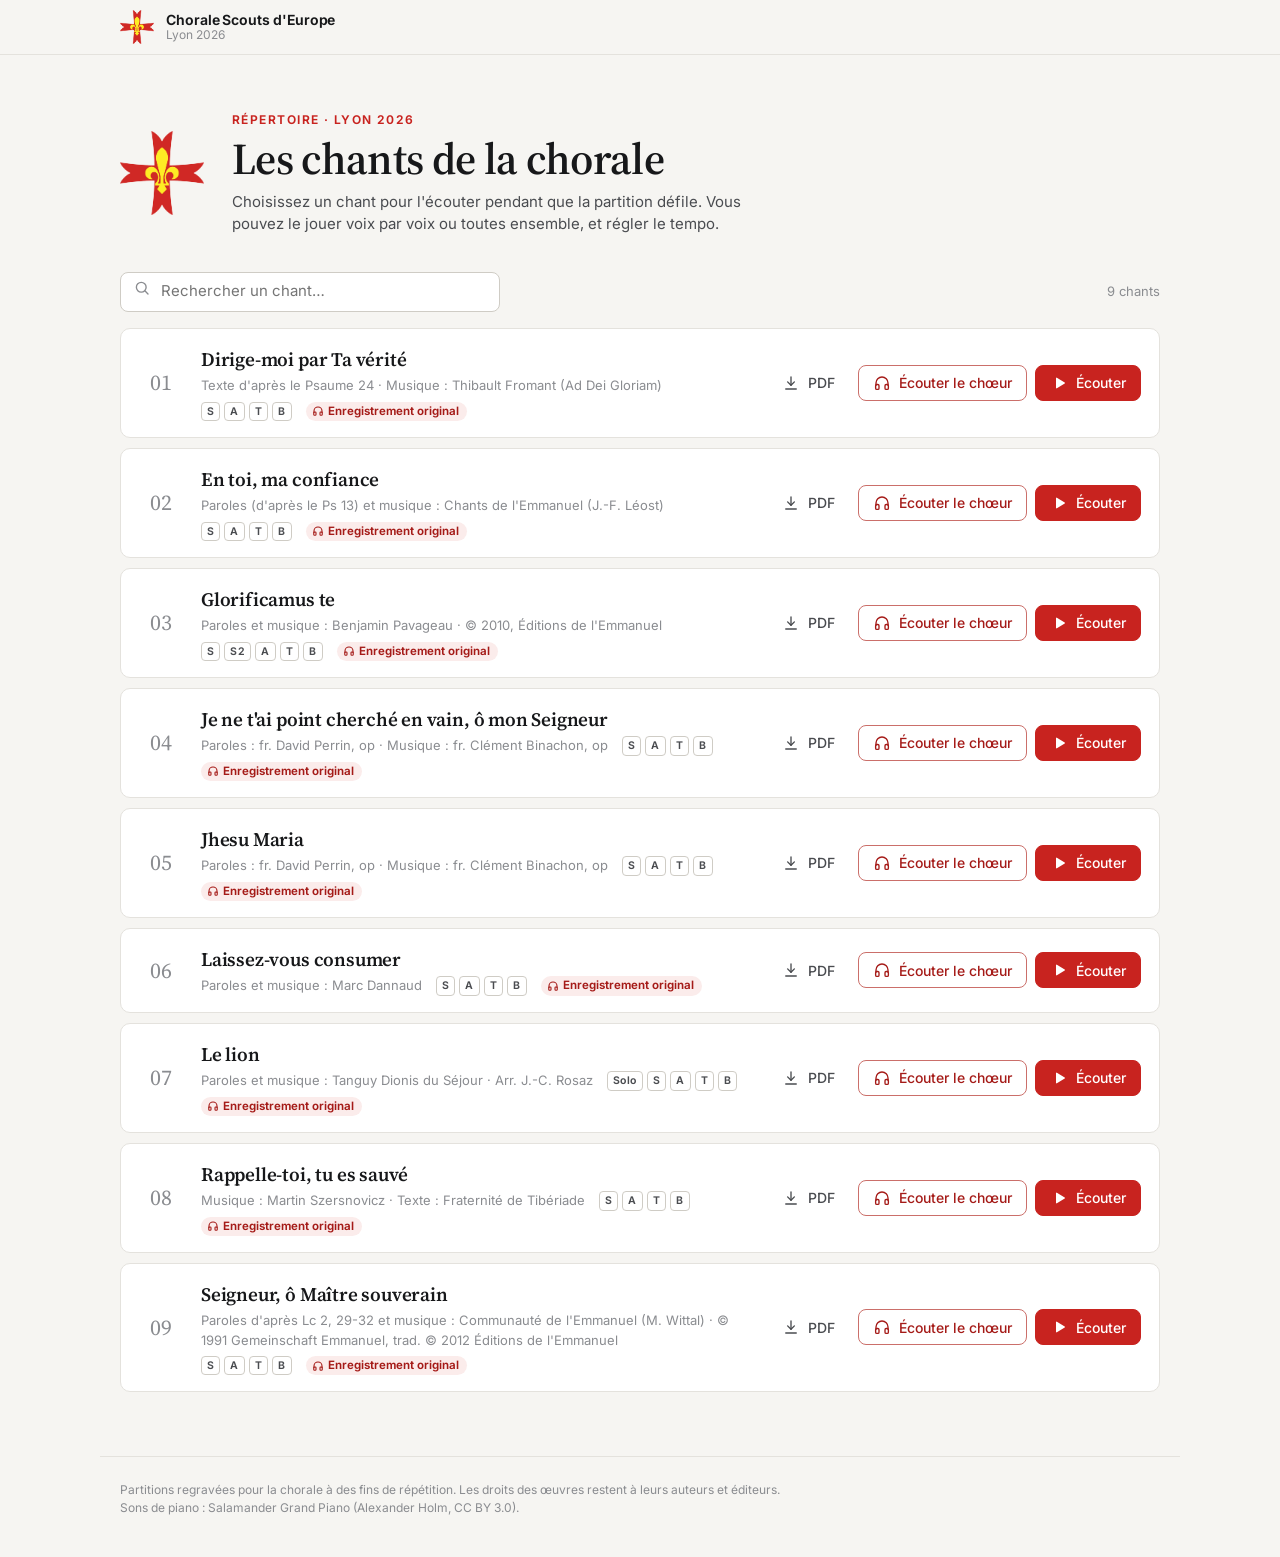
==== commit c1248c7f: "Trois nouveaux chants, justesse du piano et outils de synchro - Nouveaux chants : Glorificamus te, S" ====
--- a/index.html
+++ b/index.html
@@ -9,7 +9,7 @@
 <link rel="preconnect" href="https://fonts.googleapis.com">
 <link rel="preconnect" href="https://fonts.gstatic.com" crossorigin>
 <link href="https://fonts.googleapis.com/css2?family=Inter:wght@400;500;600;700&family=Source+Serif+4:opsz,wght@8..60,500;8..60,600&display=swap" rel="stylesheet">
-<link rel="stylesheet" href="assets/style.css?v=10">
+<link rel="stylesheet" href="assets/style.css?v=11">
 </head>
 <body>
 <header class="topbar">
@@ -52,7 +52,7 @@
   const q = document.getElementById('q');
   const count = document.getElementById('count');
   document.getElementById('searchIcon').innerHTML = icon('search');
-  const NAMES = { S: 'Soprano', A: 'Alto', T: 'Ténor', B: 'Basse', Solo: 'Solo' };
+  const NAMES = { S: 'Soprano', S2: 'Soprano 2', A: 'Alto', T: 'Ténor', B: 'Basse', Solo: 'Solo' };
   const norm = s => s.normalize('NFD').replace(/[̀-ͯ]/g, '').toLowerCase();
   const esc = s => String(s).replace(/[&<>"]/g, c => ({ '&': '&amp;', '<': '&lt;', '>': '&gt;', '"': '&quot;' }[c]));
   const songs = [...window.CHANTS].sort((a, b) => a.title.localeCompare(b.title, 'fr'));
--- a/assets/style.css
+++ b/assets/style.css
@@ -386,3 +386,19 @@
   .btn.choir .l-long { display: none; }
   .btn.choir .l-short { display: inline; }
 }
+
+/* ---------- Mode enregistrement : piano par-dessus + mixage ---------- */
+.mixer { display: none; align-items: center; gap: 10px; }
+body.video-mode .mixer { display: flex; }
+.mixer label { display: flex; flex-direction: column; font-size: 10.5px; font-weight: 600; letter-spacing: .04em; text-transform: uppercase; color: var(--muted); gap: 1px; }
+.mixer input { width: 92px; accent-color: var(--red); margin: 0; }
+body.video-mode .voice.muted { opacity: .8; }
+body.video-mode .voice.muted .v-name { text-decoration: none; }
+body.video-mode .voice:not(.muted) { border-color: var(--red); background: var(--red-soft); }
+@media (min-width: 601px) {
+  body.video-mode .voices::before { content: "Piano"; align-self: center; font-size: 11px; font-weight: 650; letter-spacing: .06em; text-transform: uppercase; color: var(--muted); margin-right: 2px; }
+}
+@media (max-width: 600px) {
+  .mixer input { width: 74px; }
+  body.video-mode .settings .select { display: none; }
+}
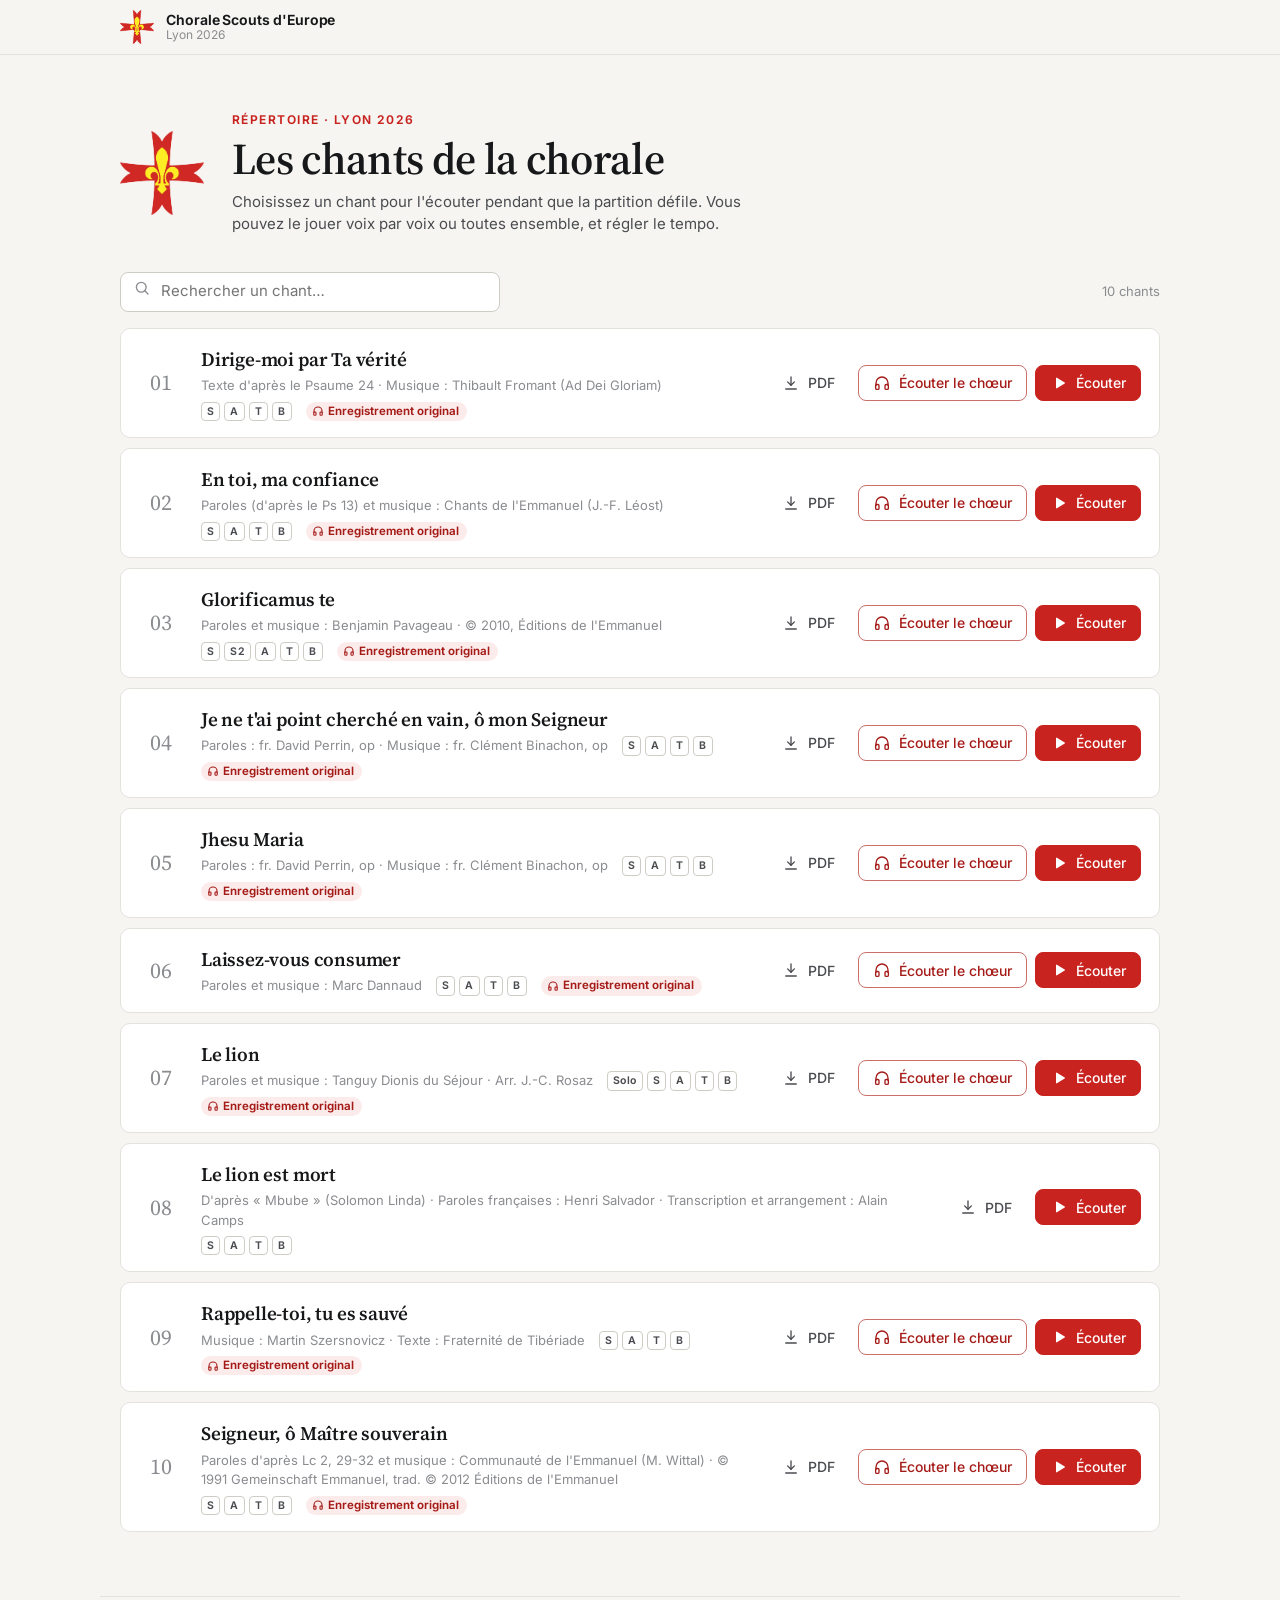
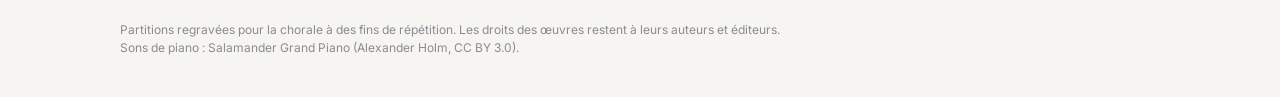
==== commit d6d2d55f: "Application installable (PWA) et 100 % hors ligne : manifeste, icônes, service worker qui garde tout" ====
--- a/index.html
+++ b/index.html
@@ -6,10 +6,16 @@
 <title>Chants — Chorale Scouts d'Europe Lyon 2026</title>
 <meta name="description" content="Partitions et lecteur voix par voix de la chorale des Scouts d'Europe, Lyon 2026.">
 <link rel="icon" href="assets/favicon.png">
+<link rel="manifest" href="manifest.webmanifest">
+<meta name="theme-color" content="#c8231f">
+<link rel="apple-touch-icon" href="assets/apple-touch-icon.png">
+<meta name="apple-mobile-web-app-capable" content="yes">
+<meta name="mobile-web-app-capable" content="yes">
+<meta name="apple-mobile-web-app-title" content="Chorale">
 <link rel="preconnect" href="https://fonts.googleapis.com">
 <link rel="preconnect" href="https://fonts.gstatic.com" crossorigin>
 <link href="https://fonts.googleapis.com/css2?family=Inter:wght@400;500;600;700&family=Source+Serif+4:opsz,wght@8..60,500;8..60,600&display=swap" rel="stylesheet">
-<link rel="stylesheet" href="assets/style.css?v=11">
+<link rel="stylesheet" href="assets/style.css?v=17">
 </head>
 <body>
 <header class="topbar">
@@ -83,5 +89,6 @@
   render();
 })();
 </script>
+<script src="assets/pwa.js?v=1"></script>
 </body>
 </html>
--- a/assets/style.css
+++ b/assets/style.css
@@ -179,7 +179,7 @@
 .play:hover { background: var(--red-ink); }
 .play:active { transform: scale(.96); }
 .play .icon { width: 20px; height: 20px; }
-.time { font-variant-numeric: tabular-nums; font-size: 13px; color: var(--ink-2); min-width: 92px; padding-left: 8px; }
+.time { font-variant-numeric: tabular-nums; font-size: 13px; color: var(--ink-2); min-width: 92px; padding-left: 8px; flex: none; }
 .time b { color: var(--ink); font-weight: 600; }
 
 .voices { display: flex; gap: 6px; flex-wrap: wrap; justify-content: center; }
@@ -228,7 +228,7 @@
 @media (max-width: 1240px) {
   .dock-inner { grid-template-columns: auto 1fr; }
   .voices { grid-column: 1 / -1; order: 3; justify-content: flex-start; }
-  .settings { justify-self: end; }
+  .settings { justify-self: end; flex-wrap: wrap; justify-content: flex-end; row-gap: 8px; }
 }
 @media (max-width: 600px) {
   .topbar-inner { padding: 8px 12px; gap: 8px; }
@@ -400,5 +400,43 @@
 }
 @media (max-width: 600px) {
   .mixer input { width: 74px; }
-  body.video-mode .settings .select { display: none; }
-}
+}
+
+/* ---------- Listes sur écran tactile (remplacent le sélecteur natif) ---------- */
+.tmenu {
+  position: fixed; z-index: 1000; max-height: min(60vh, 420px); overflow: auto; -webkit-overflow-scrolling: touch;
+  background: var(--surface); border: 1px solid var(--line-strong); border-radius: 10px; box-shadow: 0 12px 40px rgba(0, 0, 0, .25);
+  padding: 4px; display: flex; flex-direction: column; max-width: calc(100vw - 16px);
+}
+.tmenu button { text-align: left; border: 0; background: none; padding: 11px 14px; border-radius: 7px; font-size: 15px; color: var(--ink); white-space: nowrap; }
+.tmenu button.sel { background: var(--red-soft); color: var(--red-ink); font-weight: 600; }
+.tmenu button:disabled { color: var(--muted); }
+/* Téléphones : pas de flou sous l'en-tête (coûteux en mémoire sur une partition aussi grande) */
+@media (max-width: 600px) { .topbar { backdrop-filter: none; -webkit-backdrop-filter: none; background: var(--bg); } }
+
+/* ---------- Télécharger l'audio ---------- */
+.dl-dialog {
+  width: min(440px, calc(100vw - 32px)); max-height: calc(100dvh - 32px); overflow: auto;
+  background: var(--surface); color: var(--ink); border: 1px solid var(--line-strong); border-radius: 12px;
+  box-shadow: 0 12px 40px rgba(0, 0, 0, .25); padding: 16px;
+}
+.dl-dialog::backdrop { background: rgba(0, 0, 0, .35); }
+.dl-hint { margin: 0; font-size: 13px; color: var(--muted); }
+.dl-row { display: grid; grid-template-columns: 1fr 150px 34px; align-items: center; gap: 10px; margin-top: 10px; font-size: 14px; color: var(--ink-2); }
+.dl-row label { display: flex; align-items: center; gap: 8px; }
+.dl-row input[type=range], .dl-row input[type=checkbox] { accent-color: var(--red); margin: 0; }
+.dl-row output { font-size: 12px; color: var(--muted); text-align: right; font-variant-numeric: tabular-nums; }
+.dl-row.off { opacity: .45; }
+#dlRows { border-top: 1px solid var(--line); margin-top: 12px; padding-top: 2px; }
+.dl-actions { display: flex; justify-content: flex-end; gap: 8px; margin-top: 16px; }
+.dl-actions .btn { height: 38px; }
+.dl-actions .btn:disabled { opacity: .6; cursor: progress; }
+@media (max-width: 600px) { .dl-row { grid-template-columns: 1fr 110px 34px; } }
+
+/* ---------- Hors ligne ---------- */
+.offline-pill {
+  position: fixed; left: 50%; top: 64px; transform: translate(-50%, -8px); z-index: 70;
+  background: var(--ink); color: var(--bg); font-size: 13px; padding: 7px 14px; border-radius: 999px;
+  box-shadow: var(--shadow); opacity: 0; pointer-events: none; transition: opacity .25s, transform .25s; white-space: nowrap;
+}
+.offline-pill.show { opacity: .94; transform: translate(-50%, 0); }
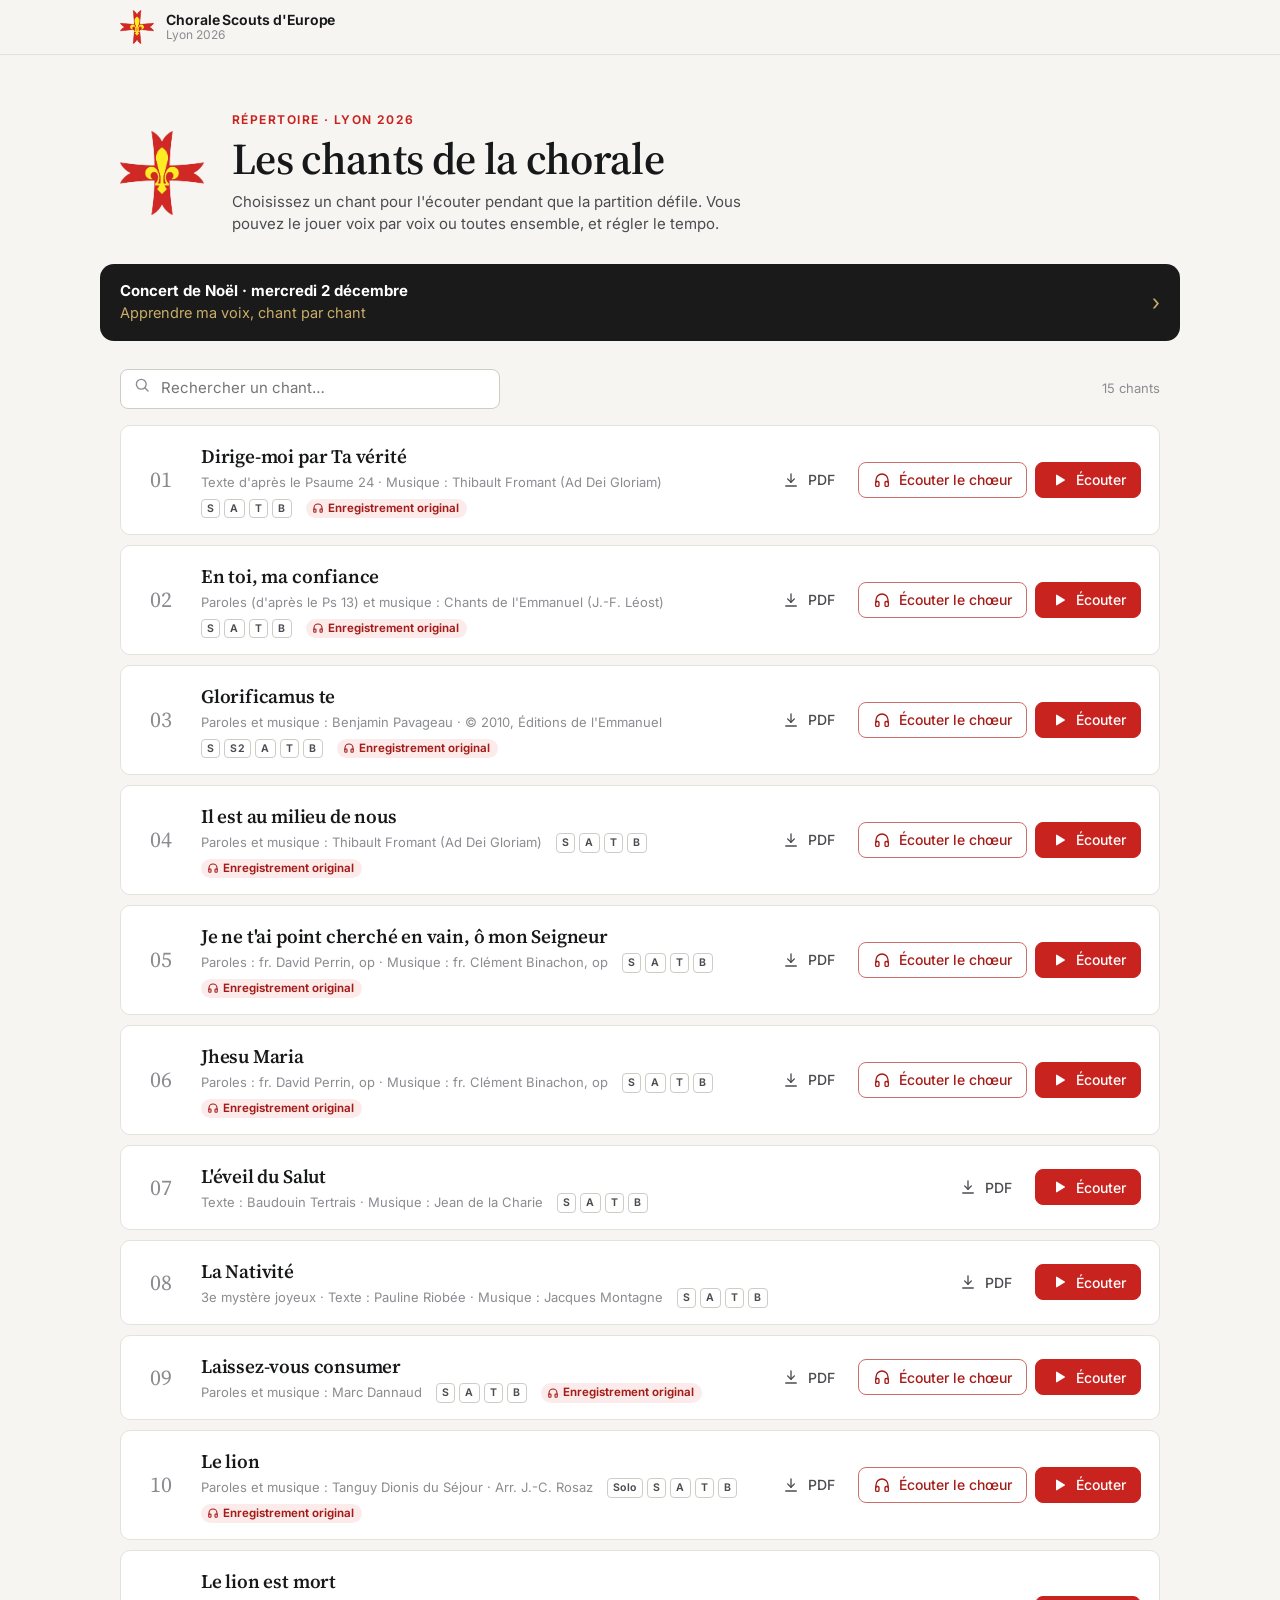
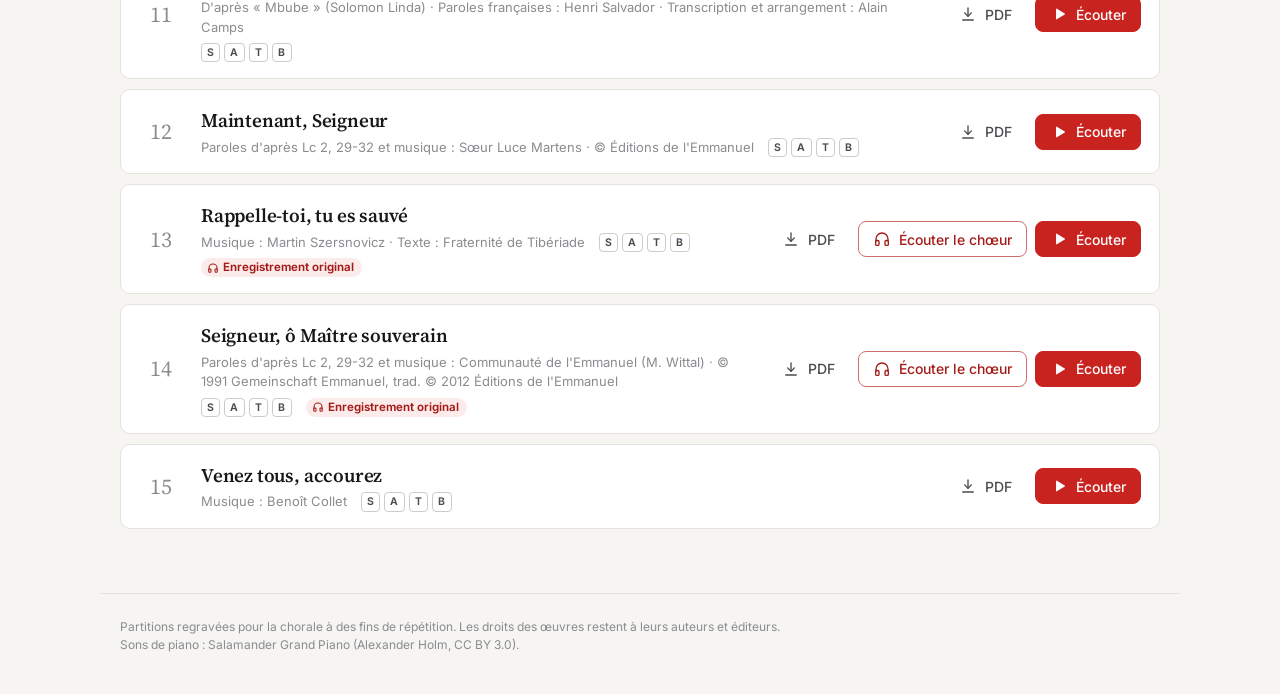
==== commit 1d2f1124: "Concert de Noël : cinq partitions, page noel.html, pistes par voix et export Co-Authored-By: Claude " ====
--- a/index.html
+++ b/index.html
@@ -35,6 +35,11 @@
     <p>Choisissez un chant pour l'écouter pendant que la partition défile. Vous pouvez le jouer voix par voix ou toutes ensemble, et régler le tempo.</p>
   </div>
 </section>
+
+<a href="noel.html" style="display:flex;align-items:center;gap:14px;max-width:1080px;margin:0 auto 20px;width:calc(100% - 32px);padding:16px 20px;border-radius:14px;background:#1a1a1a;color:#fff;text-decoration:none;box-sizing:border-box">
+  <span style="flex:1"><b style="display:block">Concert de Noël · mercredi 2 décembre</b><span style="color:#c9ad68;font-size:14.5px">Apprendre ma voix, chant par chant</span></span>
+  <span aria-hidden="true" style="color:#c9ad68;font-size:22px">›</span>
+</a>
 
 <div class="toolbar">
   <label class="search" id="searchBox">
